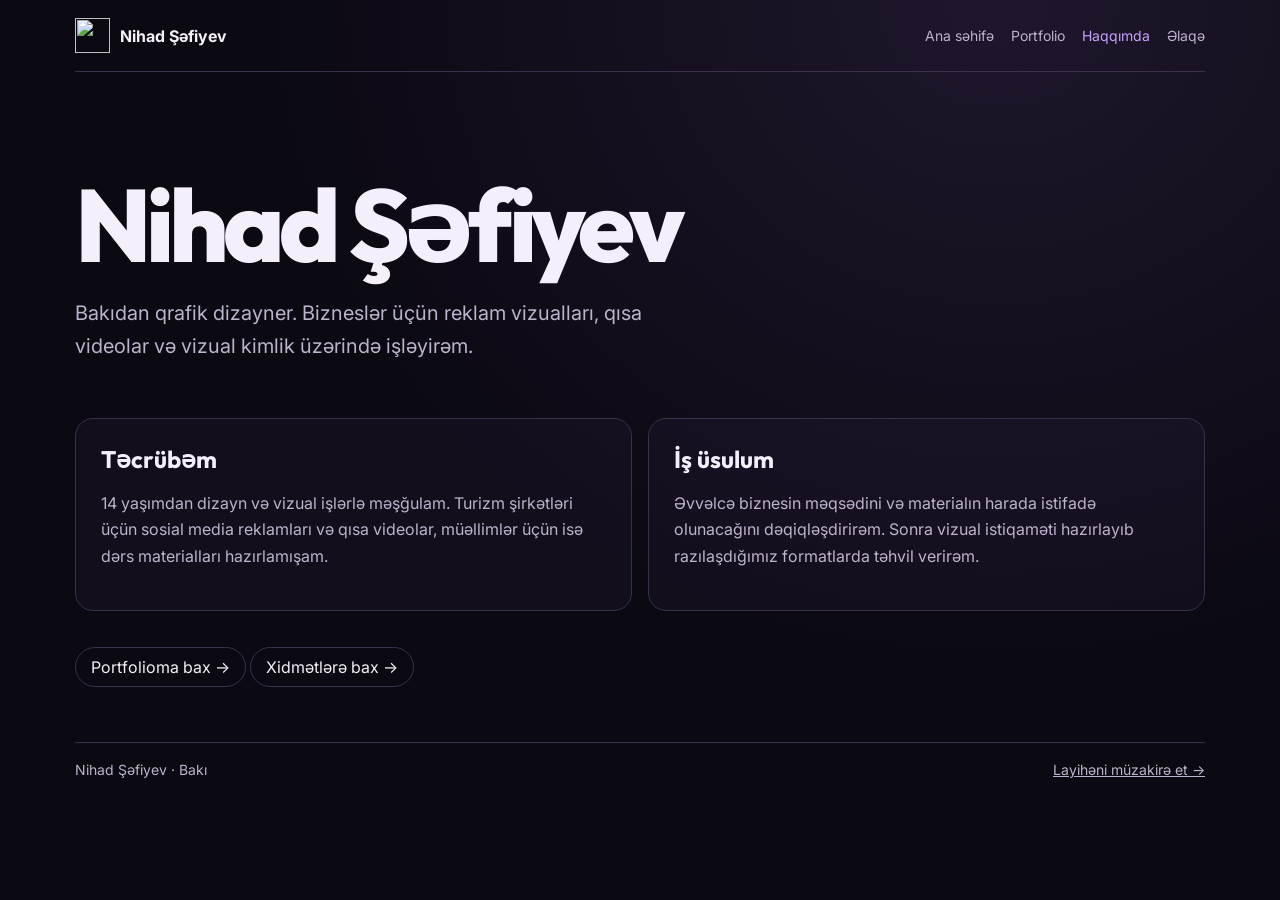
==== about.html @ 271a8791 "Add files via upload" ====
<!doctype html>
<html lang="az">
<head>
<meta charset="utf-8">
<meta name="viewport" content="width=device-width,initial-scale=1">
<title>Haqqımda — Nihad Şəfiyev</title>
<meta name="description" content="Bakıdan qrafik dizayner Nihad Şəfiyev haqqında.">
<link rel="icon" href="assets/mark.png">
<link href="https://fonts.googleapis.com/css2?family=Outfit:wght@500;700;800&family=Inter:wght@400;500;600;700&display=swap" rel="stylesheet">
<link rel="stylesheet" href="pages.css">
<script>try { document.documentElement.dataset.theme = localStorage.getItem('ns-theme') || 'dark'; } catch {}</script>
</head>
<body><div class="page-wrap">
<header class="page-nav"><a class="wordmark" href="index.html"><img src="assets/mark.png" alt="">Nihad Şəfiyev</a><nav class="page-links" aria-label="Əsas menyu"><a href="index.html">Ana səhifə</a><a href="portfolio.html">Portfolio</a><a href="about.html" aria-current="page">Haqqımda</a><a href="index.html#brief">Əlaqə</a></nav></header>
<main>
<header class="page-lead"><h1>Nihad Şəfiyev</h1><p>Bakıdan qrafik dizayner. Bizneslər üçün reklam vizualları, qısa videolar və vizual kimlik üzərində işləyirəm.</p></header>
<div class="bio-grid">
<article class="bio-card"><h2>Təcrübəm</h2><p>14 yaşımdan dizayn və vizual işlərlə məşğulam. Turizm şirkətləri üçün sosial media reklamları və qısa videolar, müəllimlər üçün isə dərs materialları hazırlamışam.</p></article>
<article class="bio-card"><h2>İş üsulum</h2><p>Əvvəlcə biznesin məqsədini və materialın harada istifadə olunacağını dəqiqləşdirirəm. Sonra vizual istiqaməti hazırlayıb razılaşdığımız formatlarda təhvil verirəm.</p></article>
</div><a class="page-cta" href="portfolio.html">Portfolioma bax →</a> <a class="page-cta" href="index.html#services">Xidmətlərə bax →</a></main>
<footer class="page-footer"><span>Nihad Şəfiyev · Bakı</span><a href="index.html#brief">Layihəni müzakirə et →</a></footer>
</div></body></html>
---- pages.css ----
:root{color-scheme:dark;--bg:#0b0912;--ink:#f4effa;--muted:#bcb3cc;--line:#3b304b;--accent:#c4a3ff;font:16px Inter,system-ui,sans-serif}
:root[data-theme=light]{color-scheme:light;--bg:#f7f3fc;--ink:#21162d;--muted:#594869;--line:#d6c8e3;--accent:#6136aa}
*{box-sizing:border-box}body{margin:0;background:radial-gradient(ellipse at 78% 0%,#8659b02a,transparent 52%),var(--bg);color:var(--ink);min-height:100vh}
a{color:inherit}button{font:inherit}
.page-wrap{width:min(1130px,calc(100% - 42px));margin:auto}
.page-nav,.page-footer{display:flex;justify-content:space-between;align-items:center;gap:18px;border-bottom:1px solid var(--line);padding:18px 0}
.wordmark{display:flex;align-items:center;gap:10px;font-weight:700;text-decoration:none}.wordmark img{width:35px;height:35px;object-fit:contain}
.page-links{display:flex;gap:17px;flex-wrap:wrap}.page-links a{text-decoration:none;color:var(--muted);font-size:14px}.page-links a[aria-current],.page-links a:hover{color:var(--accent)}
.page-lead{padding:clamp(45px,8vw,106px) 0 35px}.page-lead h1{margin:0;font:800 clamp(42px,8vw,104px)/1 Outfit,system-ui,sans-serif;letter-spacing:-.055em}.page-lead p{max-width:640px;color:var(--muted);line-height:1.65;font-size:clamp(16px,2vw,20px)}
.page-filters{display:flex;gap:8px;flex-wrap:wrap;margin-bottom:20px}.page-filters button,.page-cta{border-radius:100px;padding:9px 15px;background:transparent;color:var(--ink);border:1px solid var(--line);cursor:pointer;text-decoration:none;display:inline-flex}.page-filters button[aria-pressed=true],.page-cta:hover{border-color:var(--accent);color:var(--accent)}
.page-projects{display:grid;grid-template-columns:repeat(3,1fr);gap:18px;margin-bottom:55px}.page-project{background:#9564cb0d;border:1px solid var(--line);border-radius:18px;overflow:hidden}.page-project img{width:100%;height:auto;display:block}.project-copy{padding:21px}.project-copy small{color:var(--accent)}.project-copy h2{font-family:Outfit,sans-serif;margin:8px 0}.project-copy p,.bio-card p{line-height:1.65;color:var(--muted)}.project-copy .page-cta{font-size:14px}
.bio-grid{display:grid;grid-template-columns:repeat(2,1fr);gap:16px;margin-bottom:36px}.bio-card{padding:25px;background:#9564cb0d;border:1px solid var(--line);border-radius:18px}.bio-card h2{margin:0;font-family:Outfit,sans-serif}.page-footer{margin-top:55px;border-top:1px solid var(--line);border-bottom:0;color:var(--muted);font-size:14px}
:focus-visible{outline:2px solid var(--accent);outline-offset:4px}
[hidden]{display:none!important}
@media(max-width:860px){.page-projects{grid-template-columns:repeat(2,1fr)}}
@media(max-width:560px){.page-projects,.bio-grid{grid-template-columns:1fr}.page-nav{align-items:flex-start;flex-direction:column;gap:12px}.page-wrap{width:calc(100% - 32px)}}
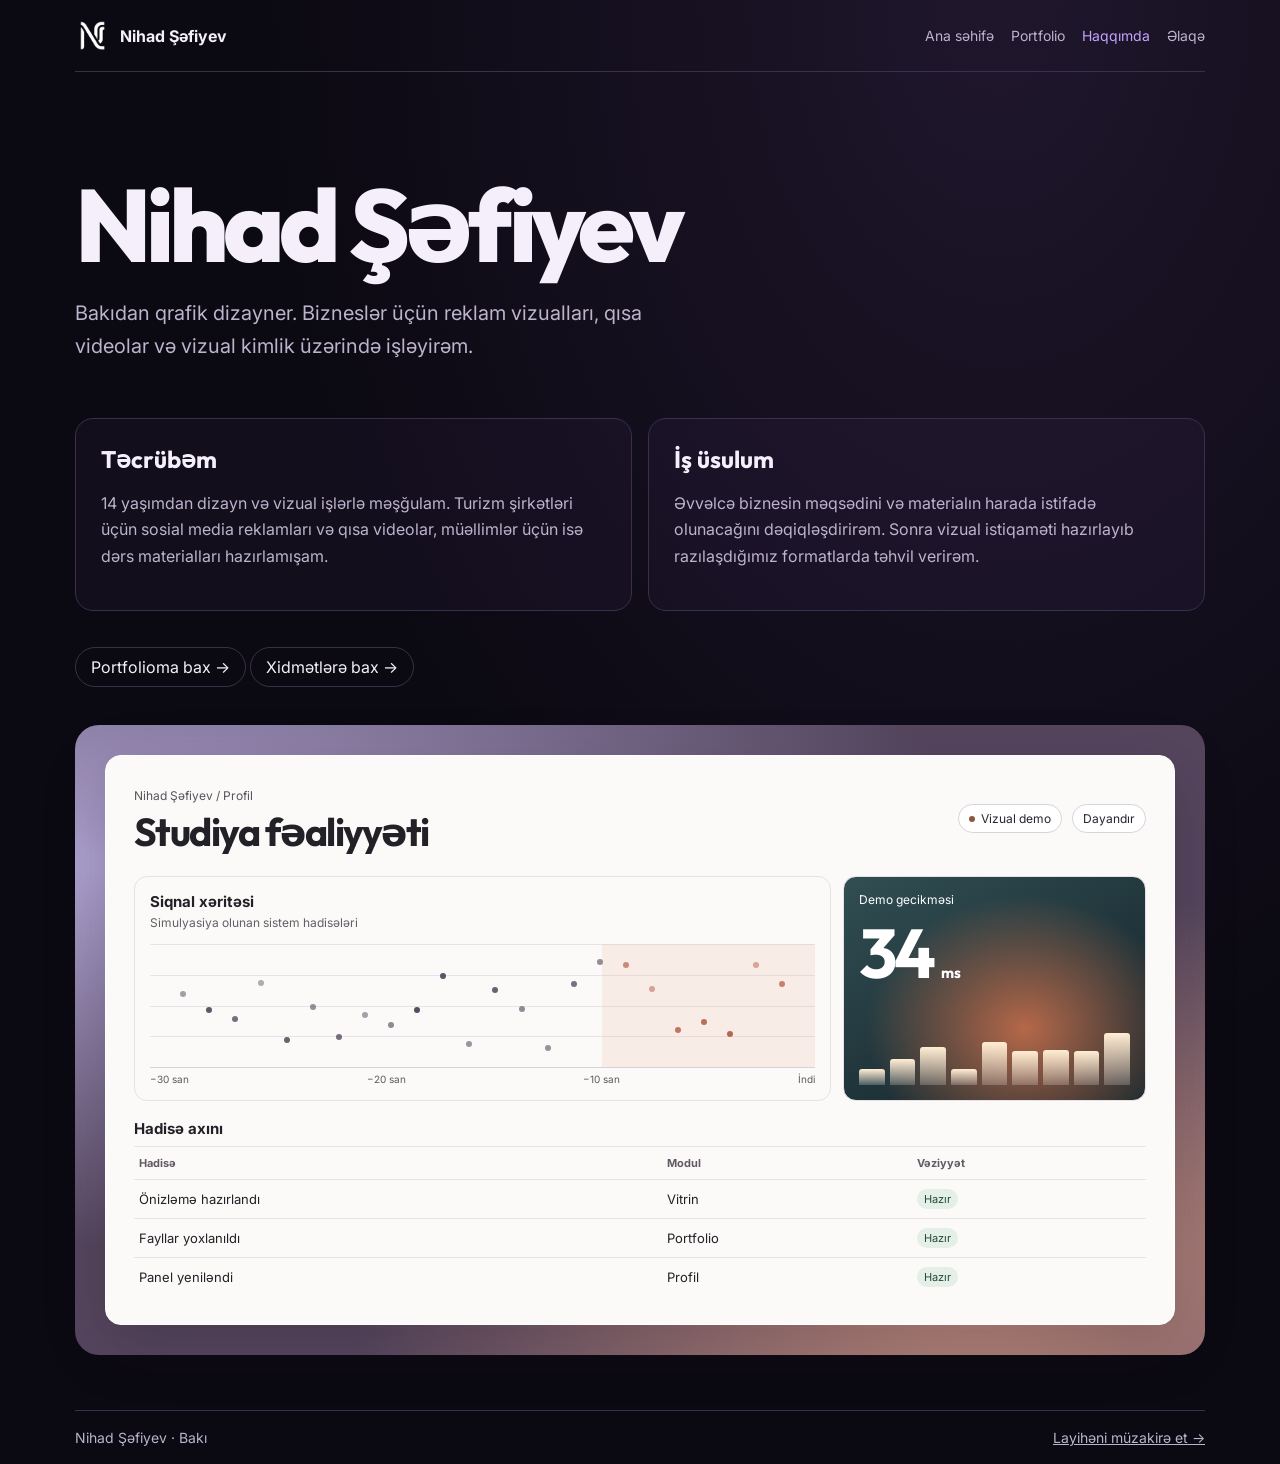
==== commit aefcb42c: "Add files via upload" ====
--- a/about.html
+++ b/about.html
@@ -9,6 +9,8 @@
 <link href="https://fonts.googleapis.com/css2?family=Outfit:wght@500;700;800&family=Inter:wght@400;500;600;700&display=swap" rel="stylesheet">
 <link rel="stylesheet" href="pages.css">
 <script>try { document.documentElement.dataset.theme = localStorage.getItem('ns-theme') || 'dark'; } catch {}</script>
+<link rel="stylesheet" href="profile-demo.css">
+<script src="profile-demo.js" defer></script>
 </head>
 <body><div class="page-wrap">
 <header class="page-nav"><a class="wordmark" href="index.html"><img src="assets/mark.png" alt="">Nihad Şəfiyev</a><nav class="page-links" aria-label="Əsas menyu"><a href="index.html">Ana səhifə</a><a href="portfolio.html">Portfolio</a><a href="about.html" aria-current="page">Haqqımda</a><a href="index.html#brief">Əlaqə</a></nav></header>
@@ -17,6 +19,31 @@
 <div class="bio-grid">
 <article class="bio-card"><h2>Təcrübəm</h2><p>14 yaşımdan dizayn və vizual işlərlə məşğulam. Turizm şirkətləri üçün sosial media reklamları və qısa videolar, müəllimlər üçün isə dərs materialları hazırlamışam.</p></article>
 <article class="bio-card"><h2>İş üsulum</h2><p>Əvvəlcə biznesin məqsədini və materialın harada istifadə olunacağını dəqiqləşdirirəm. Sonra vizual istiqaməti hazırlayıb razılaşdığımız formatlarda təhvil verirəm.</p></article>
-</div><a class="page-cta" href="portfolio.html">Portfolioma bax →</a> <a class="page-cta" href="index.html#services">Xidmətlərə bax →</a></main>
+</div><a class="page-cta" href="portfolio.html">Portfolioma bax →</a> <a class="page-cta" href="index.html#services">Xidmətlərə bax →</a>
+<section class="profile-demo" aria-labelledby="pulse-title">
+  <div class="pulse-shell">
+    <header class="pulse-header">
+      <div><span class="pulse-kicker">Nihad Şəfiyev / Profil</span><h2 id="pulse-title">Studiya fəaliyyəti</h2></div>
+      <div class="pulse-actions"><span class="pulse-status"><i></i> Vizual demo</span><button type="button" id="pulse-toggle" hidden>Dayandır</button></div>
+    </header>
+    <div class="pulse-grid">
+      <article class="pulse-chart">
+        <h3>Siqnal xəritəsi</h3><p>Simulyasiya olunan sistem hadisələri</p>
+        <div id="pulse-points" class="pulse-points" aria-hidden="true"></div>
+        <div class="pulse-axis" aria-hidden="true"><span>−30 san</span><span>−20 san</span><span>−10 san</span><span>İndi</span></div>
+      </article>
+      <article class="pulse-meter">
+        <span>Demo gecikməsi</span><strong id="pulse-value">34 <small>ms</small></strong>
+        <div id="pulse-bars" class="pulse-bars" aria-hidden="true"></div>
+      </article>
+    </div>
+    <div class="pulse-log">
+      <h3>Hadisə axını</h3>
+      <table><thead><tr><th scope="col">Hadisə</th><th scope="col">Modul</th><th scope="col">Vəziyyət</th></tr></thead>
+      <tbody id="pulse-log"><tr><td>Önizləmə hazırlandı</td><td>Vitrin</td><td><span>Hazır</span></td></tr><tr><td>Fayllar yoxlanıldı</td><td>Portfolio</td><td><span>Hazır</span></td></tr><tr><td>Panel yeniləndi</td><td>Profil</td><td><span>Hazır</span></td></tr></tbody></table>
+    </div>
+  </div>
+</section>
+</main>
 <footer class="page-footer"><span>Nihad Şəfiyev · Bakı</span><a href="index.html#brief">Layihəni müzakirə et →</a></footer>
 </div></body></html>
--- a/profile-demo.css
+++ b/profile-demo.css
@@ -0,0 +1,23 @@
+.profile-demo{margin:38px 0 0;padding:clamp(9px,2.7vw,30px);border-radius:24px;background:radial-gradient(ellipse at 80% 85%,#cb927f,transparent 50%),radial-gradient(ellipse at 4% 22%,#b1a5d5,transparent 55%),#55465e}
+.pulse-shell{background:#fbfaf8;color:#222127;padding:clamp(14px,3vw,28px);border:1px solid #fff;border-radius:16px;box-shadow:0 18px 60px #22172640}
+.pulse-header,.pulse-actions{display:flex;align-items:center;justify-content:space-between;gap:10px;flex-wrap:wrap}
+.pulse-kicker{color:#57545d;font-size:12px}.pulse-header h2{font:700 clamp(25px,4vw,39px)/1.1 Outfit,system-ui,sans-serif;letter-spacing:-.04em;margin:7px 0 0}
+.pulse-status,.pulse-actions button{display:inline-flex;align-items:center;gap:6px;padding:6px 10px;border-radius:999px;font-size:12px;color:#292430;border:1px solid #d8d2dc;background:#fff}
+.pulse-status i{width:6px;height:6px;border-radius:50%;background:#8c583c}.pulse-actions button{cursor:pointer}.pulse-actions button:hover{background:#eee8f1}
+.pulse-grid{display:grid;grid-template-columns:2.3fr minmax(0,1fr);gap:12px;margin:22px 0 18px}
+.pulse-chart,.pulse-meter{border-radius:13px;padding:15px;min-width:0;border:1px solid #e7e1e4}
+.pulse-shell h3{font-size:15px;margin:0}.pulse-chart p{margin:4px 0 0;font-size:12px;color:#655e68}
+.pulse-points{height:124px;position:relative;margin-top:14px;overflow:hidden;border-bottom:1px solid #d9d2d8;background:linear-gradient(90deg,transparent 68%,#eaa28c29 68%),repeating-linear-gradient(to bottom,#e8e3e8 0 1px,transparent 1px 25%)}
+.pulse-dot{position:absolute;height:6px;width:6px;border-radius:50%;background:#55495d;transform:translate(-50%,-50%);transition:top .7s ease,opacity .7s ease}
+.pulse-dot:nth-last-child(-n+7){background:#b9654d}
+.pulse-axis{display:flex;justify-content:space-between;margin-top:5px;color:#5e5861;font-size:10px}
+.pulse-meter{color:#fff;background:radial-gradient(ellipse at 60% 68%,#b56849,transparent 62%),linear-gradient(150deg,#314e53,#17282e 84%);display:flex;flex-direction:column}
+.pulse-meter>span{font-size:12px}.pulse-meter strong{margin-top:11px;font:700 clamp(37px,6vw,69px)/1 Outfit,system-ui,sans-serif;letter-spacing:-.06em}.pulse-meter small{font-size:15px;letter-spacing:0}
+.pulse-bars{display:flex;gap:5px;align-items:end;min-height:56px;margin-top:auto;padding-top:10px}
+.pulse-bars i{flex:1;height:var(--height);background:linear-gradient(#ffeed4,#ffffff34);border-radius:3px 3px 0 0;transition:height .7s ease}
+.pulse-log table{width:100%;border-collapse:collapse;margin-top:8px;font-size:13px;text-align:left}
+.pulse-log td,.pulse-log th{padding:9px 5px;border-top:1px solid #e9e3e7;overflow-wrap:anywhere}
+.pulse-log th{color:#625b65;font-size:11px}.pulse-log td span{display:inline-block;border-radius:99px;background:#e4efe8;color:#264b38;font-size:11px;padding:3px 7px}
+@media(max-width:560px){.pulse-grid{grid-template-columns:1fr}.pulse-meter{min-height:145px}.pulse-shell{padding:12px}.pulse-log table{font-size:12px}}
+@media(prefers-reduced-motion:reduce){.pulse-dot,.pulse-bars i{transition:none}}
+.pulse-bars{height:62px;padding-top:0}
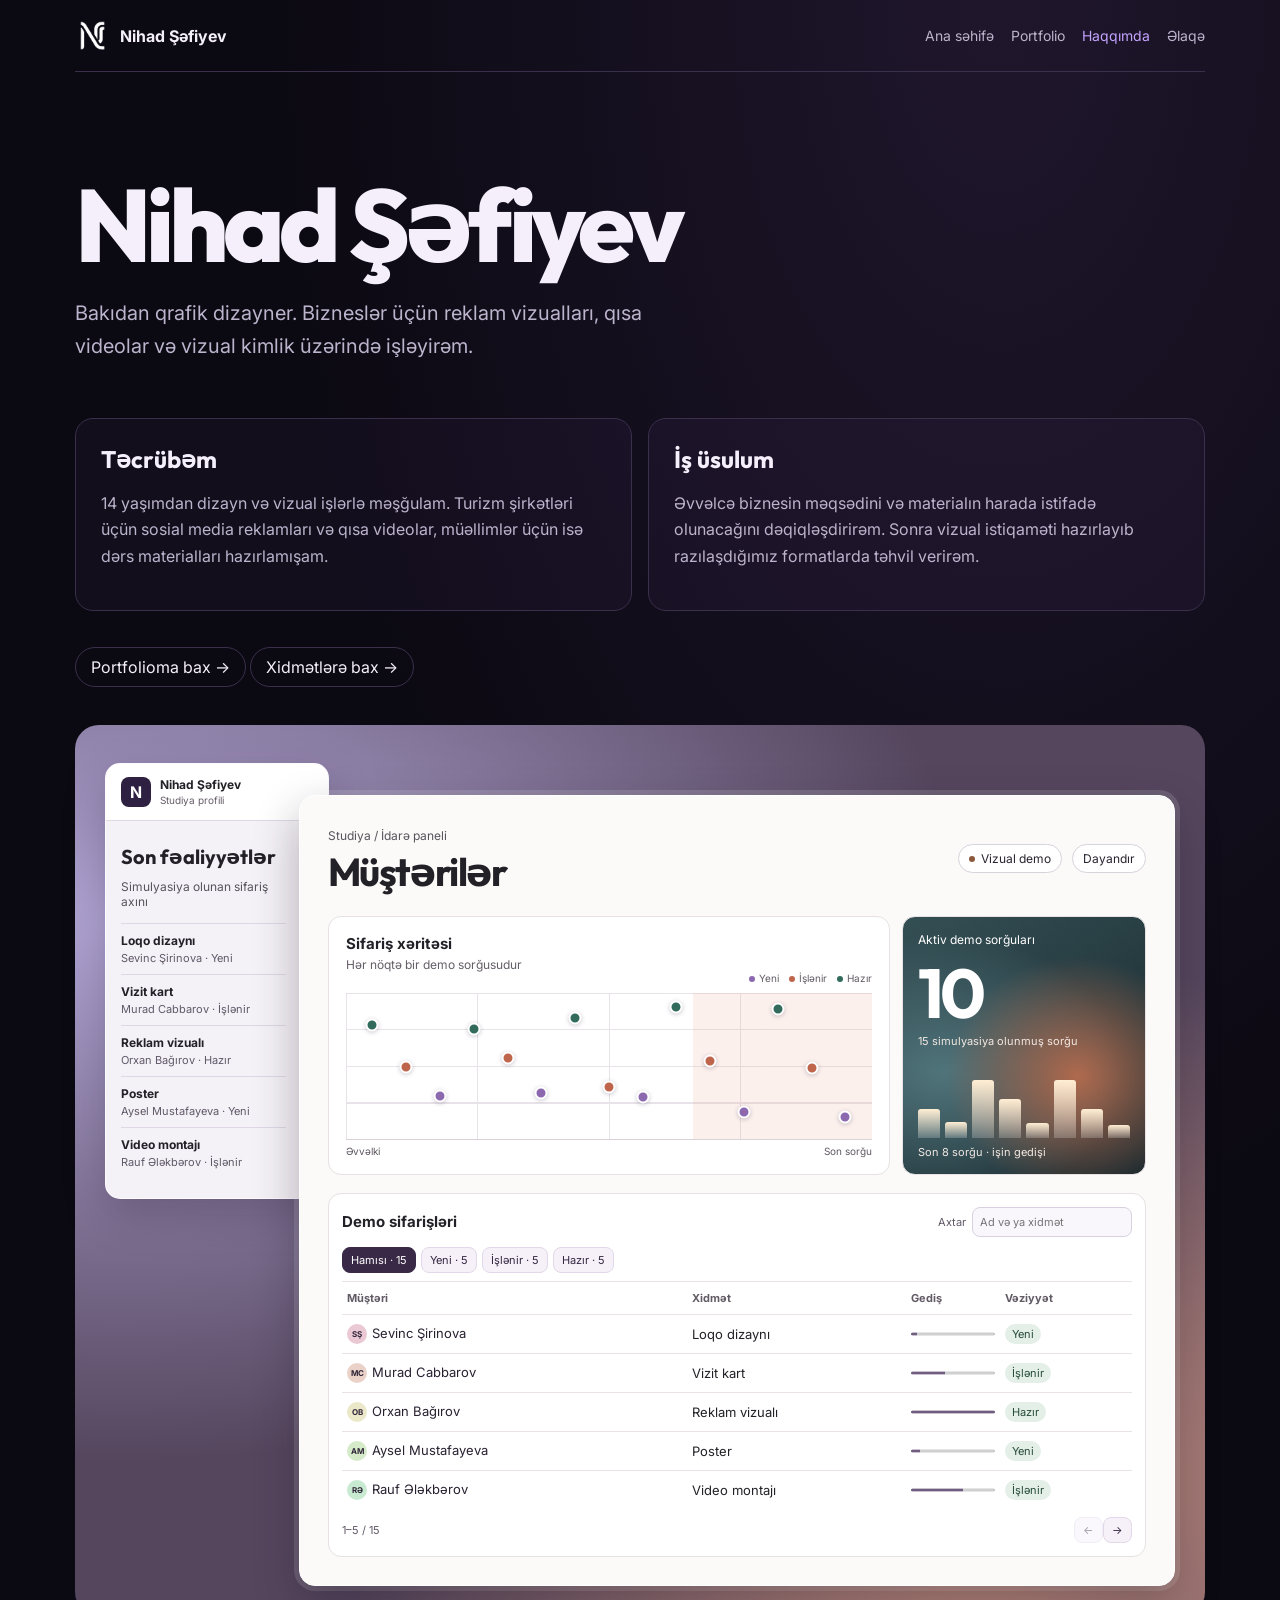
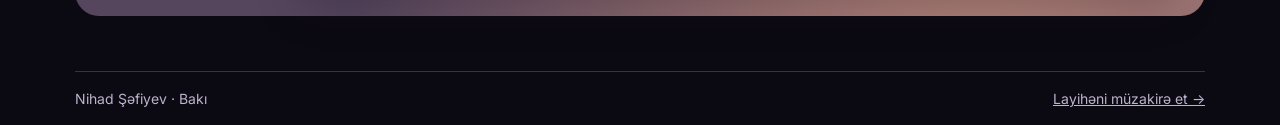
==== commit 8f7086a4: "Add files via upload" ====
--- a/about.html
+++ b/about.html
@@ -10,6 +10,7 @@
 <link rel="stylesheet" href="pages.css">
 <script>try { document.documentElement.dataset.theme = localStorage.getItem('ns-theme') || 'dark'; } catch {}</script>
 <link rel="stylesheet" href="profile-demo.css">
+<script src="profile-samples.js" defer></script>
 <script src="profile-demo.js" defer></script>
 </head>
 <body><div class="page-wrap">
@@ -21,28 +22,46 @@
 <article class="bio-card"><h2>İş üsulum</h2><p>Əvvəlcə biznesin məqsədini və materialın harada istifadə olunacağını dəqiqləşdirirəm. Sonra vizual istiqaməti hazırlayıb razılaşdığımız formatlarda təhvil verirəm.</p></article>
 </div><a class="page-cta" href="portfolio.html">Portfolioma bax →</a> <a class="page-cta" href="index.html#services">Xidmətlərə bax →</a>
 <section class="profile-demo" aria-labelledby="pulse-title">
-  <div class="pulse-shell">
-    <header class="pulse-header">
-      <div><span class="pulse-kicker">Nihad Şəfiyev / Profil</span><h2 id="pulse-title">Studiya fəaliyyəti</h2></div>
-      <div class="pulse-actions"><span class="pulse-status"><i></i> Vizual demo</span><button type="button" id="pulse-toggle" hidden>Dayandır</button></div>
-    </header>
-    <div class="pulse-grid">
-      <article class="pulse-chart">
-        <h3>Siqnal xəritəsi</h3><p>Simulyasiya olunan sistem hadisələri</p>
-        <div id="pulse-points" class="pulse-points" aria-hidden="true"></div>
-        <div class="pulse-axis" aria-hidden="true"><span>−30 san</span><span>−20 san</span><span>−10 san</span><span>İndi</span></div>
-      </article>
-      <article class="pulse-meter">
-        <span>Demo gecikməsi</span><strong id="pulse-value">34 <small>ms</small></strong>
-        <div id="pulse-bars" class="pulse-bars" aria-hidden="true"></div>
-      </article>
-    </div>
-    <div class="pulse-log">
-      <h3>Hadisə axını</h3>
-      <table><thead><tr><th scope="col">Hadisə</th><th scope="col">Modul</th><th scope="col">Vəziyyət</th></tr></thead>
-      <tbody id="pulse-log"><tr><td>Önizləmə hazırlandı</td><td>Vitrin</td><td><span>Hazır</span></td></tr><tr><td>Fayllar yoxlanıldı</td><td>Portfolio</td><td><span>Hazır</span></td></tr><tr><td>Panel yeniləndi</td><td>Profil</td><td><span>Hazır</span></td></tr></tbody></table>
+  <div class="pulse-desktop">
+    <section class="pulse-directory" aria-labelledby="directory-title">
+      <header class="directory-header"><span class="directory-mark" aria-hidden="true">N</span><div><strong>Nihad Şəfiyev</strong><small>Studiya profili</small></div></header>
+      <div class="directory-body">
+        <h3 id="directory-title">Son fəaliyyətlər</h3>
+        <p class="pulse-kicker">Simulyasiya olunan sifariş axını</p>
+        <ol id="pulse-log" class="activity-list"></ol>
+      </div>
+    </section>
+    <div class="pulse-shell">
+      <header class="pulse-header">
+        <div><span class="pulse-kicker">Studiya / İdarə paneli</span><h2 id="pulse-title">Müştərilər</h2></div>
+        <div class="pulse-actions"><span class="pulse-status"><i></i> Vizual demo</span><button type="button" id="pulse-toggle" hidden>Dayandır</button></div>
+      </header>
+      <div class="pulse-grid">
+        <article class="pulse-chart">
+          <h3>Sifariş xəritəsi</h3><p>Hər nöqtə bir demo sorğusudur</p>
+          <div class="chart-legend" aria-hidden="true"><span>Yeni</span><span>İşlənir</span><span>Hazır</span></div>
+          <div id="pulse-points" class="pulse-points" aria-label="Son demo sorğuları"></div>
+          <div class="pulse-axis" aria-hidden="true"><span>Əvvəlki</span><span>Son sorğu</span></div>
+        </article>
+        <article class="pulse-meter">
+          <span>Aktiv demo sorğuları</span><strong id="pulse-value">0</strong>
+          <small id="pulse-total"></small>
+          <div id="pulse-bars" class="pulse-bars" aria-hidden="true"></div>
+          <div class="meter-caption">Son 8 sorğu · işin gedişi</div>
+        </article>
+      </div>
+      <section class="pulse-log" aria-labelledby="orders-title">
+        <header class="orders-header"><h3 id="orders-title">Demo sifarişləri</h3><label class="order-search">Axtar<input id="order-search" type="search" placeholder="Ad və ya xidmət"></label></header>
+        <div id="order-filters" class="order-filters" role="group" aria-label="Sifariş vəziyyəti"></div>
+        <table class="orders-table"><thead><tr><th scope="col">Müştəri</th><th scope="col">Xidmət</th><th scope="col">Gediş</th><th scope="col">Vəziyyət</th></tr></thead><tbody id="directory-rows"></tbody></table>
+        <div class="order-pagination"><span id="order-results" role="status"></span><div><button type="button" id="order-prev" aria-label="Əvvəlki səhifə">←</button><button type="button" id="order-next" aria-label="Növbəti səhifə">→</button></div></div>
+      </section>
     </div>
   </div>
+  <dialog class="order-detail" id="order-detail" aria-labelledby="detail-title">
+    <form method="dialog"><button aria-label="Bağla">×</button></form>
+    <span class="pulse-kicker">Demo sifarişi</span><h3 id="detail-title"></h3><div id="detail-content"></div>
+  </dialog>
 </section>
 </main>
 <footer class="page-footer"><span>Nihad Şəfiyev · Bakı</span><a href="index.html#brief">Layihəni müzakirə et →</a></footer>
--- a/profile-demo.css
+++ b/profile-demo.css
@@ -17,7 +17,53 @@
 .pulse-bars i{flex:1;height:var(--height);background:linear-gradient(#ffeed4,#ffffff34);border-radius:3px 3px 0 0;transition:height .7s ease}
 .pulse-log table{width:100%;border-collapse:collapse;margin-top:8px;font-size:13px;text-align:left}
 .pulse-log td,.pulse-log th{padding:9px 5px;border-top:1px solid #e9e3e7;overflow-wrap:anywhere}
-.pulse-log th{color:#625b65;font-size:11px}.pulse-log td span{display:inline-block;border-radius:99px;background:#e4efe8;color:#264b38;font-size:11px;padding:3px 7px}
+.pulse-log th{color:#625b65;font-size:11px}.pulse-log td .order-state{display:inline-block;border-radius:99px;background:#e4efe8;color:#264b38;font-size:11px;padding:3px 7px}
 @media(max-width:560px){.pulse-grid{grid-template-columns:1fr}.pulse-meter{min-height:145px}.pulse-shell{padding:12px}.pulse-log table{font-size:12px}}
 @media(prefers-reduced-motion:reduce){.pulse-dot,.pulse-bars i{transition:none}}
 .pulse-bars{height:62px;padding-top:0}
+.pulse-desktop{display:grid;grid-template-columns:minmax(255px,1fr) minmax(0,2.55fr);align-items:start;isolation:isolate;padding:8px 0 0}
+.pulse-directory{color:#222127;background:#f5f2f7;border:1px solid #ffffffba;border-radius:15px;box-shadow:0 15px 40px #26182e40;margin:0 -30px 24px 0;overflow:hidden}
+.directory-header{display:flex;align-items:center;gap:9px;padding:13px 15px;border-bottom:1px solid #e0d8e5;background:#fff}
+.directory-header strong,.directory-header small{display:block;font-size:12px}.directory-header small{margin-top:2px;color:#655e68;font-size:10px}
+.directory-mark{display:grid;place-items:center;width:30px;height:30px;background:#2d2040;color:#fff;border-radius:8px;font-weight:700}
+.directory-body{padding:17px 42px 20px 15px}
+.directory-body h3{margin:6px 0 10px;font:700 20px Outfit,system-ui,sans-serif}
+.directory-count{display:flex;align-items:baseline;gap:8px;margin:0 0 14px;font-size:11px;color:#625969}
+.directory-count strong{color:#302639;font:700 27px Outfit,system-ui,sans-serif}
+.directory-table{width:100%;border-collapse:collapse;text-align:left;font-size:11px}
+.directory-table th,.directory-table td{border-top:1px solid #e2dbe5;padding:8px 3px;overflow-wrap:anywhere}
+.directory-table th{color:#635a6b;font-size:10px}
+.directory-avatar{display:inline-grid;place-items:center;vertical-align:middle;margin-right:5px;width:20px;height:20px;border-radius:50%;color:#312639;background:hsl(var(--avatar-hue) 45% 85%);font-size:8px;font-weight:700}
+.pulse-shell{z-index:1;margin-top:32px}
+.directory-new{animation:directory-arrival .7s ease both}
+@keyframes directory-arrival{from{opacity:.35;background:#e4d6fa}to{opacity:1;background:transparent}}
+@media(max-width:800px){.pulse-desktop{grid-template-columns:1fr;gap:14px}.pulse-directory{margin:0;order:2}.directory-body{padding:15px}.pulse-shell{margin:0}.directory-table{font-size:13px}}
+@media(prefers-reduced-motion:reduce){.directory-new{animation:none}}
+.pulse-desktop{grid-template-columns:minmax(185px,.72fr) minmax(0,3.25fr)}
+.pulse-shell{box-shadow:0 18px 45px #22172655,0 0 0 5px #ffffff23}
+.pulse-chart,.pulse-log{background:#fff}.pulse-chart{padding:17px}
+.chart-legend{display:flex;gap:10px;flex-wrap:wrap;justify-content:flex-end;font-size:10px;color:#625b65}
+.chart-legend span::before{content:"";display:inline-block;width:6px;height:6px;margin-right:4px;border-radius:50%;background:#8c68af}.chart-legend span:nth-child(2)::before{background:#bf654b}.chart-legend span:nth-child(3)::before{background:#326b5b}
+.pulse-points{height:147px;margin-top:9px;overflow:visible;background:linear-gradient(90deg,transparent 66%,#eaa28c29 66%),repeating-linear-gradient(to right,#e8e3e8 0 1px,transparent 1px 25%),repeating-linear-gradient(to bottom,#e8e3e8 0 1px,transparent 1px 25%)}
+.pulse-dot{appearance:none;cursor:pointer;border:2px solid #fff;width:13px;height:13px;padding:0;box-shadow:0 1px 4px #38294a45}
+.pulse-dot:hover,.pulse-dot:focus-visible{z-index:1;scale:1.35}
+.pulse-dot.state-0{background:#8c68af}.pulse-dot.state-1{background:#bf654b}.pulse-dot.state-2{background:#326b5b}
+.pulse-meter small,.meter-caption{font-size:11px;letter-spacing:0;margin:7px 0 0;color:#f4e9e3}
+.pulse-meter{background:radial-gradient(ellipse at 72% 62%,#af6a4e 0,transparent 53%),radial-gradient(ellipse at 16% 60%,#50747b 0,transparent 63%),linear-gradient(145deg,#344f54,#17272d)}
+.pulse-log{border:1px solid #e7e1e4;border-radius:13px;padding:13px}
+.orders-header,.order-pagination{display:flex;align-items:center;justify-content:space-between;gap:8px;flex-wrap:wrap}
+.order-search{display:flex;align-items:center;gap:6px;font-size:11px;color:#625968}
+.order-search input{width:min(160px,42vw);border:1px solid #d9d1df;border-radius:8px;background:#faf7fc;color:#222127;padding:7px;font:inherit}
+.order-filters{display:flex;flex-wrap:wrap;gap:5px;margin-top:10px}
+.order-filters button,.order-pagination button,.order-detail button{font:inherit;font-size:11px;color:#332840;background:#f6f0f9;border:1px solid #e2d8e9;border-radius:8px;padding:5px 8px;cursor:pointer}
+.order-filters button[aria-pressed=true]{color:white;background:#392947;border-color:#392947}
+.order-pagination{font-size:11px;color:#625968;margin-top:8px}.order-pagination button:disabled{opacity:.45;cursor:default}
+.order-name{border:0;background:transparent;color:#292030;padding:0;text-align:left;cursor:pointer;overflow-wrap:anywhere}.order-name:hover{text-decoration:underline}
+.pulse-log .order-state{white-space:nowrap}.pulse-log .state-0{background:#efe5f8;color:#543376}.pulse-log .state-1{background:#fae9dd;color:#80442f}
+.orders-table progress{display:block;width:100%;min-width:30px;max-width:95px;height:6px;accent-color:#705585}
+.activity-list{list-style:none;padding:0;margin:14px 0 0}.activity-list li{border-top:1px solid #e0d8e5;padding:9px 0;font-size:12px}.activity-list span{display:block;color:#605869;margin-top:3px;font-size:11px}.directory-body p{margin:0}
+.order-detail{width:min(440px,calc(100% - 26px));color:#251d2d;background:#fff;border:1px solid #d6c9df;border-radius:17px;padding:22px}.order-detail::backdrop{background:#170e2db3}.order-detail form{float:right}.order-detail h3{margin:8px 0 14px}.order-detail p{margin:7px 0;font-size:14px}
+@media(max-width:800px){.pulse-desktop{grid-template-columns:1fr}.pulse-directory{margin:0}}
+@media(max-width:520px){.orders-table .directory-avatar{display:none}.orders-table th,.orders-table td{padding-inline:3px}.pulse-log .order-state{font-size:10px;padding-inline:5px}}
+
+.pulse-log td .directory-avatar{white-space:nowrap;line-height:1;padding:0;font-size:8px;overflow-wrap:normal}
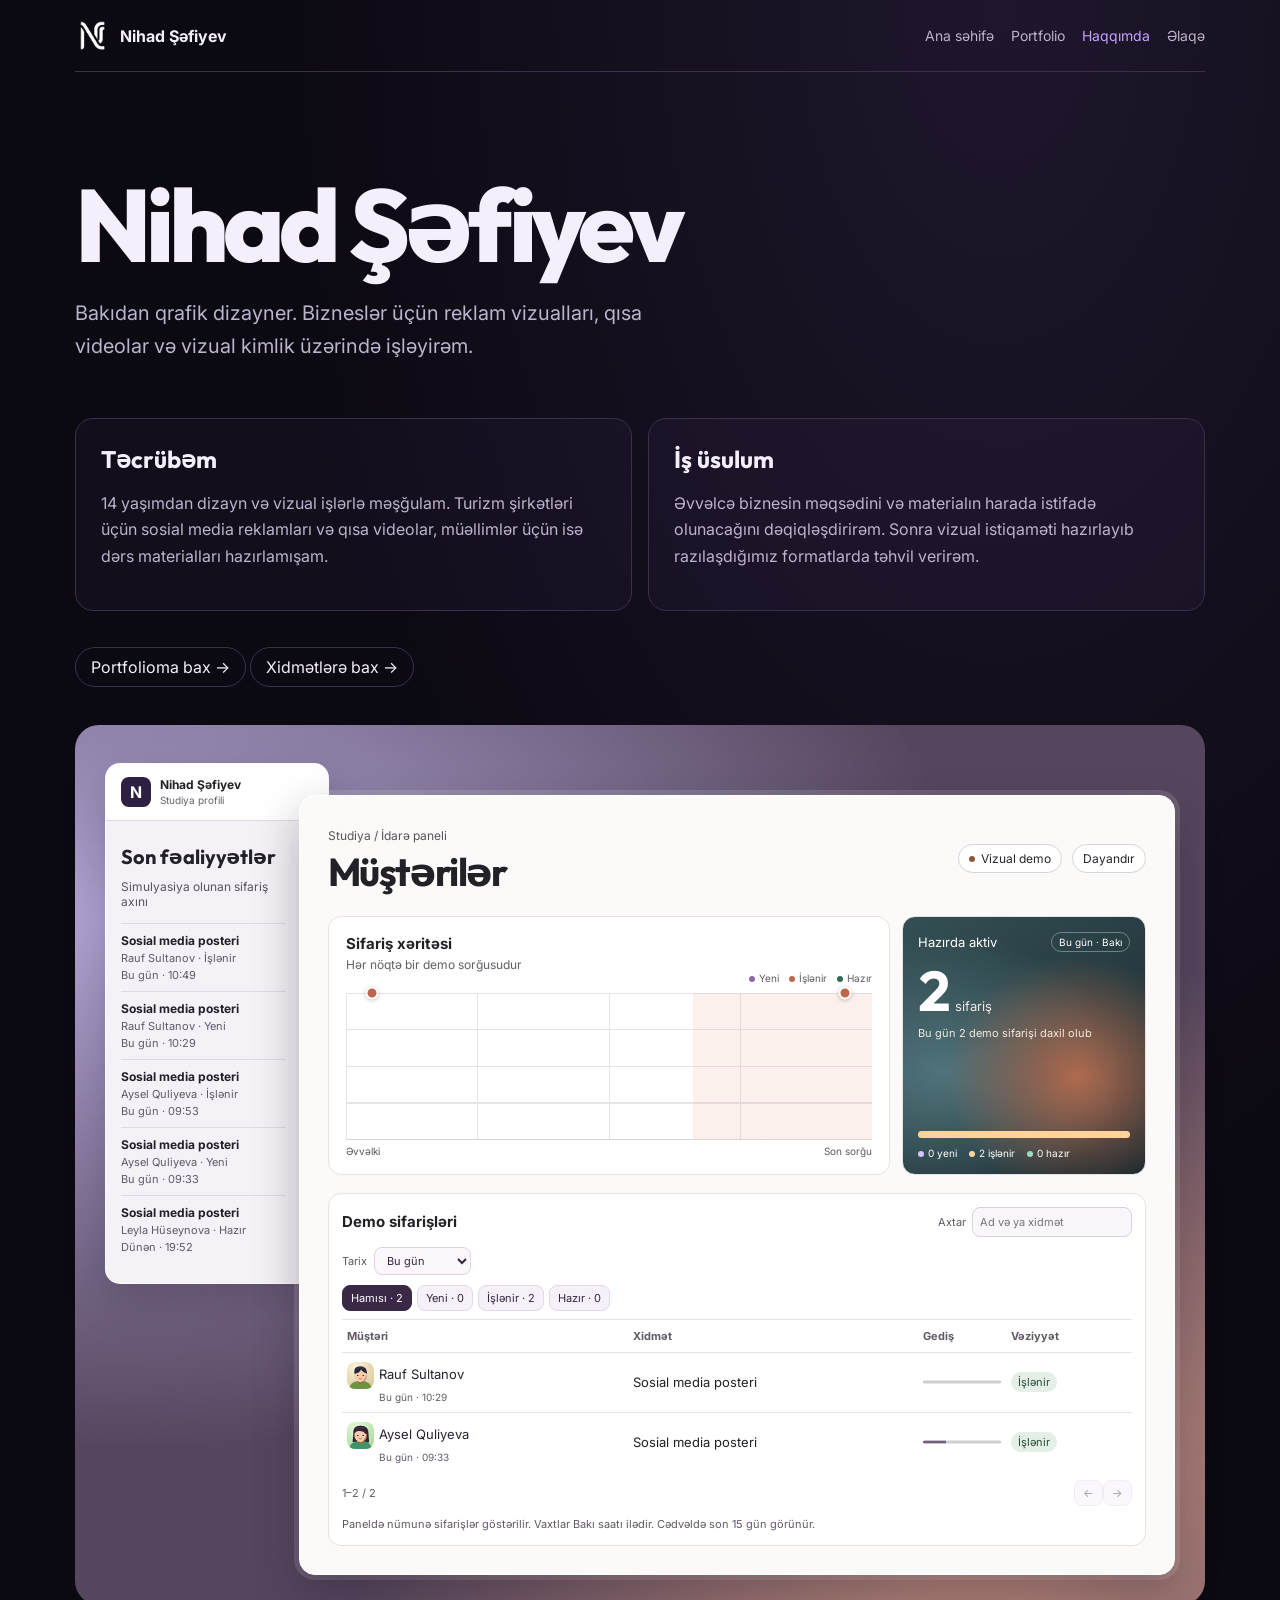
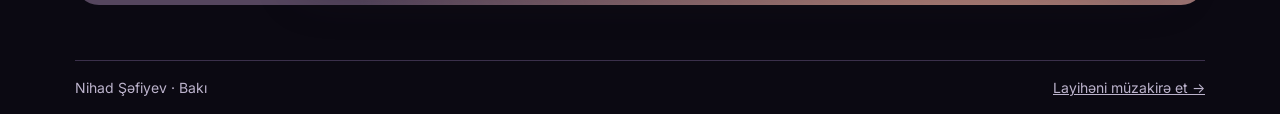
==== commit 3a850e3d: "Add files via upload" ====
--- a/about.html
+++ b/about.html
@@ -43,18 +43,23 @@
           <div id="pulse-points" class="pulse-points" aria-label="Son demo sorğuları"></div>
           <div class="pulse-axis" aria-hidden="true"><span>Əvvəlki</span><span>Son sorğu</span></div>
         </article>
-        <article class="pulse-meter">
-          <span>Aktiv demo sorğuları</span><strong id="pulse-value">0</strong>
-          <small id="pulse-total"></small>
-          <div id="pulse-bars" class="pulse-bars" aria-hidden="true"></div>
-          <div class="meter-caption">Son 8 sorğu · işin gedişi</div>
+        <article class="pulse-meter" aria-labelledby="pulse-meter-title">
+          <div class="meter-heading"><span id="pulse-meter-title">Hazırda aktiv</span><span class="meter-time">Bu gün · Bakı</span></div>
+          <div class="meter-count"><strong id="pulse-value">—</strong><span>sifariş</span></div>
+          <small id="pulse-total">Bugünkü demo sifarişləri</small>
+          <div class="meter-track" id="pulse-bars" aria-hidden="true">
+            <span class="meter-completed"></span><span class="meter-working"></span><span class="meter-new"></span>
+          </div>
+          <div class="meter-legend"><span id="meter-new">0 yeni</span><span id="meter-working">0 işlənir</span><span id="meter-done">0 hazır</span></div>
         </article>
       </div>
       <section class="pulse-log" aria-labelledby="orders-title">
         <header class="orders-header"><h3 id="orders-title">Demo sifarişləri</h3><label class="order-search">Axtar<input id="order-search" type="search" placeholder="Ad və ya xidmət"></label></header>
+        <label class="order-period">Tarix <select id="order-period"><option value="today">Bu gün</option><option value="yesterday">Dünən</option><option value="all">Son 15 gün</option></select></label>
         <div id="order-filters" class="order-filters" role="group" aria-label="Sifariş vəziyyəti"></div>
         <table class="orders-table"><thead><tr><th scope="col">Müştəri</th><th scope="col">Xidmət</th><th scope="col">Gediş</th><th scope="col">Vəziyyət</th></tr></thead><tbody id="directory-rows"></tbody></table>
         <div class="order-pagination"><span id="order-results" role="status"></span><div><button type="button" id="order-prev" aria-label="Əvvəlki səhifə">←</button><button type="button" id="order-next" aria-label="Növbəti səhifə">→</button></div></div>
+        <p class="demo-ledger-note">Paneldə nümunə sifarişlər göstərilir. Vaxtlar Bakı saatı ilədir. Cədvəldə son 15 gün görünür.</p>
       </section>
     </div>
   </div>
--- a/profile-demo.css
+++ b/profile-demo.css
@@ -13,14 +13,11 @@
 .pulse-axis{display:flex;justify-content:space-between;margin-top:5px;color:#5e5861;font-size:10px}
 .pulse-meter{color:#fff;background:radial-gradient(ellipse at 60% 68%,#b56849,transparent 62%),linear-gradient(150deg,#314e53,#17282e 84%);display:flex;flex-direction:column}
 .pulse-meter>span{font-size:12px}.pulse-meter strong{margin-top:11px;font:700 clamp(37px,6vw,69px)/1 Outfit,system-ui,sans-serif;letter-spacing:-.06em}.pulse-meter small{font-size:15px;letter-spacing:0}
-.pulse-bars{display:flex;gap:5px;align-items:end;min-height:56px;margin-top:auto;padding-top:10px}
-.pulse-bars i{flex:1;height:var(--height);background:linear-gradient(#ffeed4,#ffffff34);border-radius:3px 3px 0 0;transition:height .7s ease}
 .pulse-log table{width:100%;border-collapse:collapse;margin-top:8px;font-size:13px;text-align:left}
 .pulse-log td,.pulse-log th{padding:9px 5px;border-top:1px solid #e9e3e7;overflow-wrap:anywhere}
 .pulse-log th{color:#625b65;font-size:11px}.pulse-log td .order-state{display:inline-block;border-radius:99px;background:#e4efe8;color:#264b38;font-size:11px;padding:3px 7px}
 @media(max-width:560px){.pulse-grid{grid-template-columns:1fr}.pulse-meter{min-height:145px}.pulse-shell{padding:12px}.pulse-log table{font-size:12px}}
-@media(prefers-reduced-motion:reduce){.pulse-dot,.pulse-bars i{transition:none}}
-.pulse-bars{height:62px;padding-top:0}
+@media(prefers-reduced-motion:reduce){.pulse-dot,.meter-track span{transition:none}}
 .pulse-desktop{display:grid;grid-template-columns:minmax(255px,1fr) minmax(0,2.55fr);align-items:start;isolation:isolate;padding:8px 0 0}
 .pulse-directory{color:#222127;background:#f5f2f7;border:1px solid #ffffffba;border-radius:15px;box-shadow:0 15px 40px #26182e40;margin:0 -30px 24px 0;overflow:hidden}
 .directory-header{display:flex;align-items:center;gap:9px;padding:13px 15px;border-bottom:1px solid #e0d8e5;background:#fff}
@@ -48,7 +45,7 @@
 .pulse-dot{appearance:none;cursor:pointer;border:2px solid #fff;width:13px;height:13px;padding:0;box-shadow:0 1px 4px #38294a45}
 .pulse-dot:hover,.pulse-dot:focus-visible{z-index:1;scale:1.35}
 .pulse-dot.state-0{background:#8c68af}.pulse-dot.state-1{background:#bf654b}.pulse-dot.state-2{background:#326b5b}
-.pulse-meter small,.meter-caption{font-size:11px;letter-spacing:0;margin:7px 0 0;color:#f4e9e3}
+.pulse-meter small{font-size:11px;letter-spacing:0;margin:7px 0 0;color:#f4e9e3}
 .pulse-meter{background:radial-gradient(ellipse at 72% 62%,#af6a4e 0,transparent 53%),radial-gradient(ellipse at 16% 60%,#50747b 0,transparent 63%),linear-gradient(145deg,#344f54,#17272d)}
 .pulse-log{border:1px solid #e7e1e4;border-radius:13px;padding:13px}
 .orders-header,.order-pagination{display:flex;align-items:center;justify-content:space-between;gap:8px;flex-wrap:wrap}
@@ -67,3 +64,22 @@
 @media(max-width:520px){.orders-table .directory-avatar{display:none}.orders-table th,.orders-table td{padding-inline:3px}.pulse-log .order-state{font-size:10px;padding-inline:5px}}
 
 .pulse-log td .directory-avatar{white-space:nowrap;line-height:1;padding:0;font-size:8px;overflow-wrap:normal}
+.order-period{display:inline-flex;gap:7px;align-items:center;margin-top:10px;font-size:11px;color:#625968}
+.order-period select{color:#302639;background:#fbf7fd;border:1px solid #ddd2e4;border-radius:8px;padding:5px 8px;font:inherit}
+.pulse-log td .directory-avatar{display:inline-block;width:27px;height:27px;border-radius:8px;background:none;object-fit:cover}
+.order-date{display:block;padding-left:32px;font-size:10px;color:#625968;margin-top:2px}
+@media(max-width:520px){.pulse-log td .directory-avatar{width:20px;height:20px;margin-right:3px}.order-date{padding-left:0}}
+
+.demo-ledger-note{margin:10px 0 0;color:#625968;font-size:11px;line-height:1.5}
+.pulse-meter strong{font-size:clamp(31px,4.6vw,56px);font-variant-numeric:tabular-nums}
+
+.meter-heading{display:flex;align-items:center;justify-content:space-between;gap:8px;flex-wrap:wrap;font-size:13px}
+.meter-time{border:1px solid #ffffff55;border-radius:20px;padding:3px 7px;font-size:10px;color:#fff}
+.meter-count{display:flex;align-items:baseline;gap:8px}.meter-count span{font-size:13px;color:#f5e9e7}
+.meter-track{display:flex;height:7px;overflow:hidden;border-radius:12px;background:#ffffff32;margin-top:auto;position:relative;top:0}
+.meter-track span{flex:0 0 0;transition:flex-basis .4s ease}.meter-completed{background:#9cdbc0}.meter-working{background:#ffd399}.meter-new{background:#dbc2ff}
+.meter-legend{display:flex;gap:4px 12px;flex-wrap:wrap;margin-top:9px;font-size:10px;color:#fff}
+.meter-legend span::before{content:"";display:inline-block;width:6px;height:6px;border-radius:50%;margin-right:4px;background:#dbc2ff}
+.meter-legend span:nth-child(2)::before{background:#ffd399}.meter-legend span:nth-child(3)::before{background:#9cdbc0}
+.pulse-meter small{margin-bottom:15px}
+@media(prefers-reduced-motion:reduce){.meter-track span{transition:none}}
